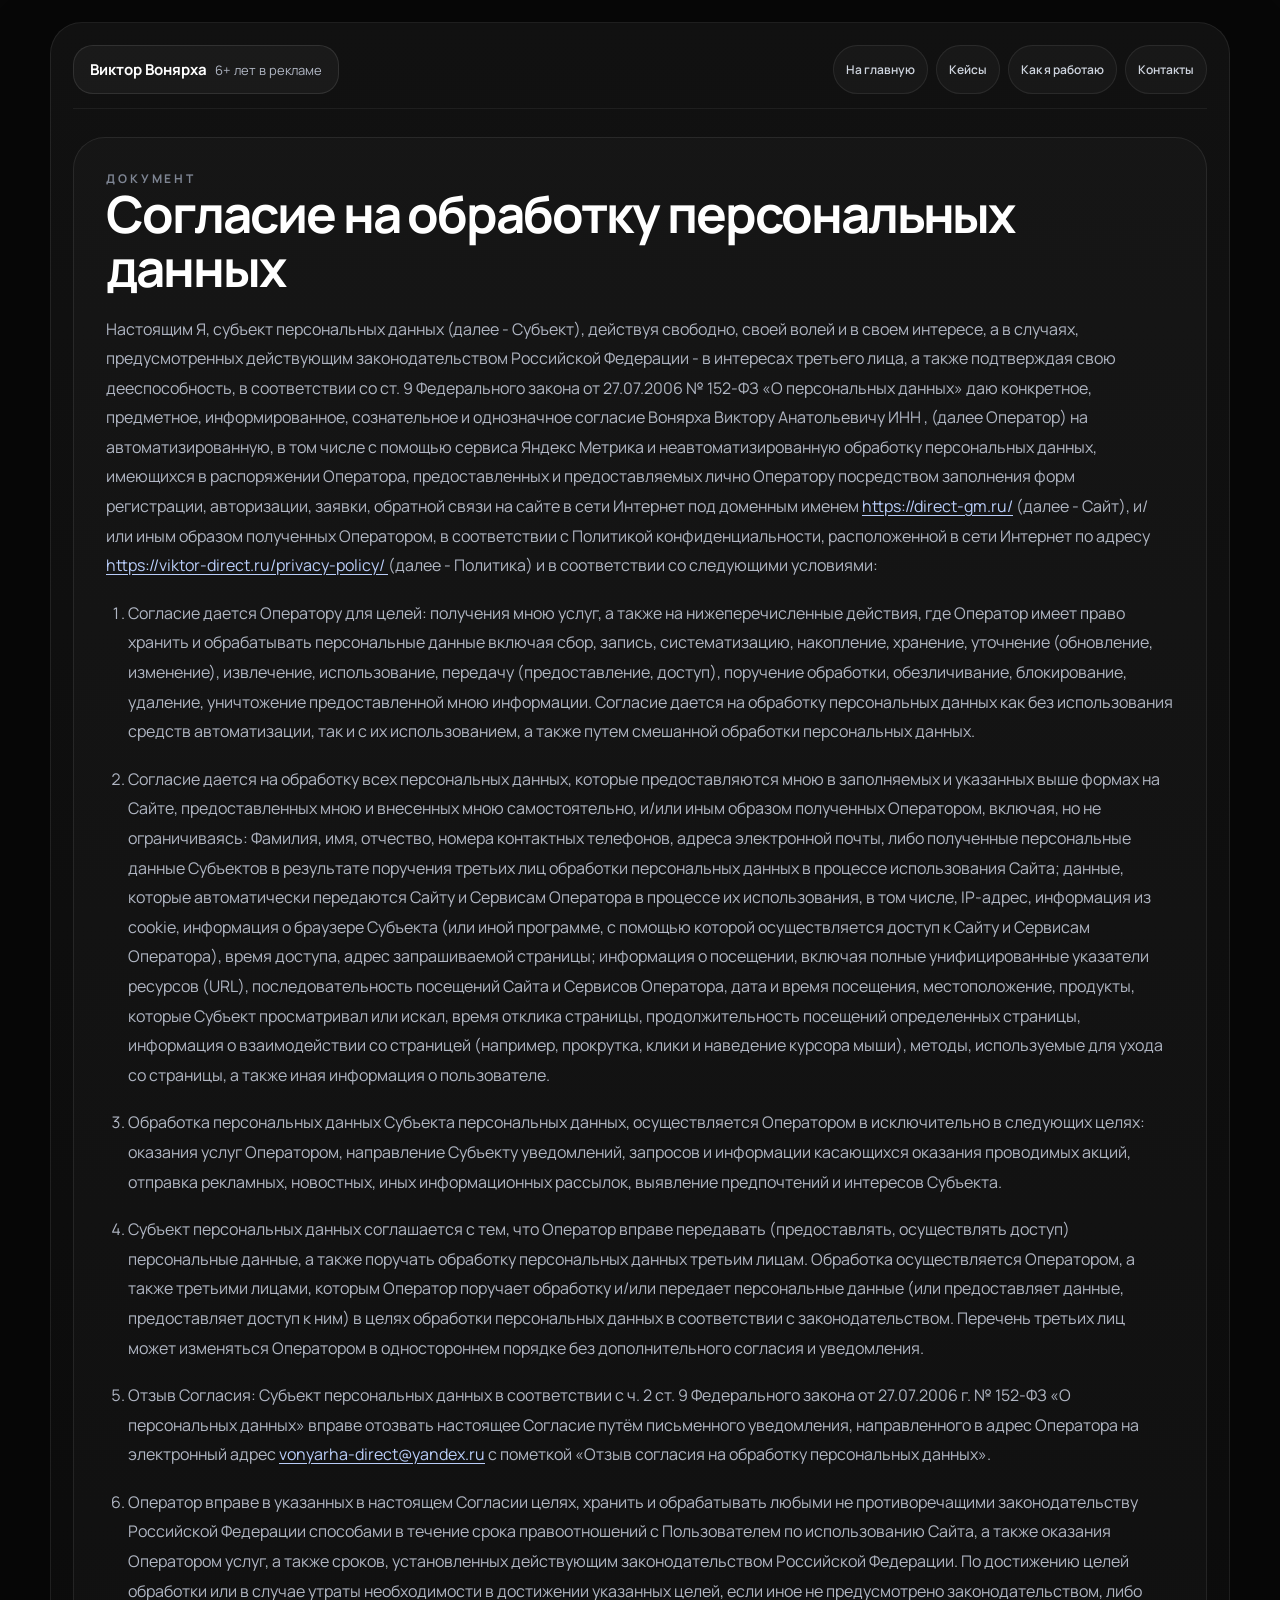
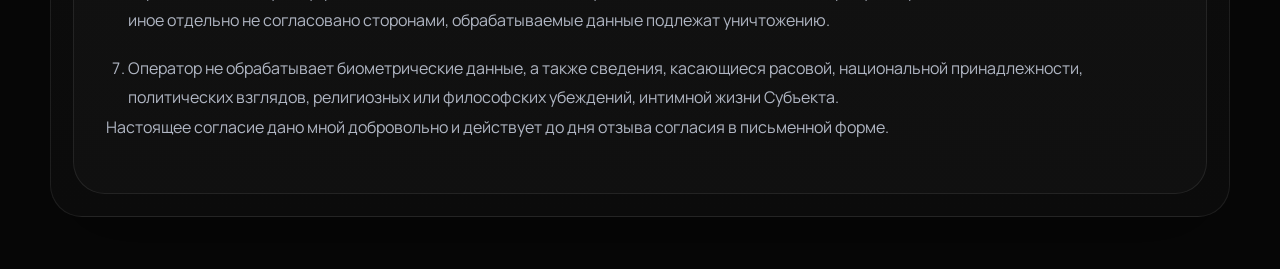
==== privacy-policy/index.html @ 5d16de28 "init: start project" ====
<!DOCTYPE html>
<html lang="ru">
  <head>
    <meta charset="UTF-8" />
    <meta name="viewport" content="width=device-width, initial-scale=1.0" />
    <title>Политика обработки персональных данных | Виктор Вонярха</title>
    <meta
      name="description"
      content="Согласие на обработку персональных данных и политика конфиденциальности сайта Виктора Вонярхи."
    />
    <link rel="preconnect" href="https://fonts.googleapis.com" />
    <link rel="preconnect" href="https://fonts.gstatic.com" crossorigin />
    <link
      href="https://fonts.googleapis.com/css2?family=Manrope:wght@400;500;600;700;800&display=swap"
      rel="stylesheet"
    />
    <link rel="stylesheet" href="../styles.css" />
  </head>
  <body>
    <div class="page-shell">
      <header class="privacy-page">
        <div class="container">
          <nav class="site-nav" aria-label="Основная навигация">
            <div class="hero__person">
              <strong>Виктор Вонярха</strong>
              <span>6+ лет в рекламе</span>
            </div>
            <div class="site-nav__links">
              <a href="/">На главную</a>
              <a href="/#cases">Кейсы</a>
              <a href="/#work-process">Как я работаю</a>
              <a href="/#contact">Контакты</a>
            </div>
          </nav>

          <div class="privacy-layout">
            <article class="privacy-card">
              <div class="eyebrow">Документ</div>
              <h1>Согласие на обработку персональных данных</h1>

              <div class="privacy-text">
                <p>
                  Настоящим Я, субъект персональных данных (далее - Субъект), действуя свободно, своей волей и в
                  своем интересе, а в случаях, предусмотренных действующим законодательством Российской Федерации - в
                  интересах третьего лица, а также подтверждая свою дееспособность, в соответствии со ст. 9
                  Федерального закона от 27.07.2006 № 152-ФЗ «О персональных данных» даю конкретное, предметное,
                  информированное, сознательное и однозначное согласие Вонярха Виктору Анатольевичу ИНН , (далее
                  Оператор) на автоматизированную, в том числе с помощью сервиса Яндекс Метрика и
                  неавтоматизированную обработку персональных данных, имеющихся в распоряжении Оператора,
                  предоставленных и предоставляемых лично Оператору посредством заполнения форм регистрации,
                  авторизации, заявки, обратной связи на сайте в сети Интернет под доменным именем
                  <a href="https://viktor-direct.ru/" target="_blank" rel="noreferrer">https://direct-gm.ru/</a> (далее -
                  Сайт), и/или иным образом полученных Оператором, в соответствии с Политикой конфиденциальности,
                  расположенной в сети Интернет по адресу
                  <a href="https://viktor-direct.ru/privacy-policy/" target="_blank" rel="noreferrer">
                    https://viktor-direct.ru/privacy-policy/
                  </a>
                  (далее - Политика) и в соответствии со следующими условиями:
                </p>

                <ol>
                  <li>
                    Согласие дается Оператору для целей: получения мною услуг, а также на нижеперечисленные действия,
                    где Оператор имеет право хранить и обрабатывать персональные данные включая сбор, запись,
                    систематизацию, накопление, хранение, уточнение (обновление, изменение), извлечение,
                    использование, передачу (предоставление, доступ), поручение обработки, обезличивание,
                    блокирование, удаление, уничтожение предоставленной мною информации. Согласие дается на обработку
                    персональных данных как без использования средств автоматизации, так и с их использованием, а
                    также путем смешанной обработки персональных данных.
                  </li>
                  <li>
                    Согласие дается на обработку всех персональных данных, которые предоставляются мною в заполняемых
                    и указанных выше формах на Сайте, предоставленных мною и внесенных мною самостоятельно, и/или
                    иным образом полученных Оператором, включая, но не ограничиваясь: Фамилия, имя, отчество, номера
                    контактных телефонов, адреса электронной почты, либо полученные персональные данные Субъектов в
                    результате поручения третьих лиц обработки персональных данных в процессе использования Сайта;
                    данные, которые автоматически передаются Сайту и Сервисам Оператора в процессе их использования, в
                    том числе, IP-адрес, информация из cookie, информация о браузере Субъекта (или иной программе, с
                    помощью которой осуществляется доступ к Сайту и Сервисам Оператора), время доступа, адрес
                    запрашиваемой страницы; информация о посещении, включая полные унифицированные указатели ресурсов
                    (URL), последовательность посещений Сайта и Сервисов Оператора, дата и время посещения,
                    местоположение, продукты, которые Субъект просматривал или искал, время отклика страницы,
                    продолжительность посещений определенных страницы, информация о взаимодействии со страницей
                    (например, прокрутка, клики и наведение курсора мыши), методы, используемые для ухода со страницы,
                    а также иная информация о пользователе.
                  </li>
                  <li>
                    Обработка персональных данных Субъекта персональных данных, осуществляется Оператором в
                    исключительно в следующих целях: оказания услуг Оператором, направление Субъекту уведомлений,
                    запросов и информации касающихся оказания проводимых акций, отправка рекламных, новостных, иных
                    информационных рассылок, выявление предпочтений и интересов Субъекта.
                  </li>
                  <li>
                    Субъект персональных данных соглашается с тем, что Оператор вправе передавать (предоставлять,
                    осуществлять доступ) персональные данные, а также поручать обработку персональных данных третьим
                    лицам. Обработка осуществляется Оператором, а также третьими лицами, которым Оператор поручает
                    обработку и/или передает персональные данные (или предоставляет данные, предоставляет доступ к ним)
                    в целях обработки персональных данных в соответствии с законодательством. Перечень третьих лиц
                    может изменяться Оператором в одностороннем порядке без дополнительного согласия и уведомления.
                  </li>
                  <li>
                    Отзыв Согласия: Субъект персональных данных в соответствии с ч. 2 ст. 9 Федерального закона от
                    27.07.2006 г. № 152-ФЗ «О персональных данных» вправе отозвать настоящее Согласие путём
                    письменного уведомления, направленного в адрес Оператора на электронный адрес
                    <a href="mailto:vonyarha-direct@yandex.ru">vonyarha-direct@yandex.ru</a> с пометкой «Отзыв
                    согласия на обработку персональных данных».
                  </li>
                  <li>
                    Оператор вправе в указанных в настоящем Согласии целях, хранить и обрабатывать любыми не
                    противоречащими законодательству Российской Федерации способами в течение срока правоотношений с
                    Пользователем по использованию Сайта, а также оказания Оператором услуг, а также сроков,
                    установленных действующим законодательством Российской Федерации. По достижению целей обработки или
                    в случае утраты необходимости в достижении указанных целей, если иное не предусмотрено
                    законодательством, либо иное отдельно не согласовано сторонами, обрабатываемые данные подлежат
                    уничтожению.
                  </li>
                  <li>
                    Оператор не обрабатывает биометрические данные, а также сведения, касающиеся расовой,
                    национальной принадлежности, политических взглядов, религиозных или философских убеждений,
                    интимной жизни Субъекта.
                  </li>
                </ol>

                <p>Настоящее согласие дано мной добровольно и действует до дня отзыва согласия в письменной форме.</p>
              </div>
            </article>
          </div>
        </div>
      </header>
    </div>
  </body>
</html>
---- styles.css ----
:root {
  --bg: #070707;
  --panel: #111111;
  --panel-soft: #151515;
  --card: #171717;
  --line: rgba(255, 255, 255, 0.08);
  --text: #ffffff;
  --muted: #b0b6c3;
  --muted-soft: #7e8593;
  --accent: #8ed63a;
  --radius: 32px;
}

*,
*::before,
*::after {
  box-sizing: border-box;
}

html {
  scroll-behavior: smooth;
  scrollbar-color: rgba(0, 0, 0, 0.85) rgba(255, 255, 255, 0.05);
  scrollbar-width: thin;
}

body {
  margin: 0;
  background: var(--bg);
  color: var(--text);
  font-family: "Manrope", sans-serif;
  cursor: default;
}

body,
.lead-modal__dialog,
.lead-modal__content {
  scrollbar-color: rgba(0, 0, 0, 0.85) rgba(255, 255, 255, 0.05);
  scrollbar-width: thin;
}

html::-webkit-scrollbar,
body::-webkit-scrollbar,
.lead-modal__dialog::-webkit-scrollbar,
.lead-modal__content::-webkit-scrollbar {
  width: 8px;
  height: 8px;
}

html::-webkit-scrollbar-track,
body::-webkit-scrollbar-track,
.lead-modal__dialog::-webkit-scrollbar-track,
.lead-modal__content::-webkit-scrollbar-track {
  background: rgba(255, 255, 255, 0.05);
  border-radius: 999px;
}

html::-webkit-scrollbar-thumb,
body::-webkit-scrollbar-thumb,
.lead-modal__dialog::-webkit-scrollbar-thumb,
.lead-modal__content::-webkit-scrollbar-thumb {
  background: rgba(0, 0, 0, 0.85);
  border-radius: 999px;
}

html::-webkit-scrollbar-thumb:hover,
body::-webkit-scrollbar-thumb:hover,
.lead-modal__dialog::-webkit-scrollbar-thumb:hover,
.lead-modal__content::-webkit-scrollbar-thumb:hover {
  background: rgba(0, 0, 0, 0.95);
}

html::-webkit-scrollbar-button,
body::-webkit-scrollbar-button,
.lead-modal__dialog::-webkit-scrollbar-button,
.lead-modal__content::-webkit-scrollbar-button {
  display: none;
  width: 0;
  height: 0;
}

a {
  color: inherit;
  text-decoration: none;
}

button,
input,
textarea {
  font: inherit;
}

.page-shell {
  overflow: hidden;
}

.mobile-phone-cta {
  position: fixed;
  right: 16px;
  bottom: 16px;
  z-index: 40;
  display: inline-flex;
  align-items: center;
  justify-content: center;
  width: 54px;
  height: 54px;
  border: 1px solid rgba(142, 214, 58, 0.32);
  border-radius: 50%;
  background: rgba(142, 214, 58, 0.96);
  color: #101010;
  box-shadow: 0 14px 32px rgba(0, 0, 0, 0.35);
  opacity: 0;
  transform: translateY(12px);
  pointer-events: none;
  transition: opacity 0.2s ease, transform 0.2s ease;
}

.mobile-phone-cta.is-visible {
  opacity: 1;
  transform: translateY(0);
  pointer-events: auto;
}

.mobile-phone-cta__icon {
  display: grid;
  place-items: center;
  width: 100%;
  height: 100%;
}

.mobile-phone-cta__icon svg {
  width: 20px;
  height: 20px;
  fill: currentColor;
}

.container {
  width: min(1180px, calc(100% - 32px));
  margin: 0 auto;
}

.hero {
  padding: 22px 0 34px;
  background: #070707;
}

.hero .container {
  overflow: hidden;
  padding: 22px 22px 0;
  border: 1px solid var(--line);
  border-radius: 32px;
  background: linear-gradient(180deg, #111111 0%, #0b0b0b 100%);
  box-shadow: 0 28px 80px rgba(0, 0, 0, 0.28);
}

.site-nav {
  display: grid;
  grid-template-columns: minmax(240px, 0.8fr) minmax(360px, 1.2fr);
  align-items: stretch;
  gap: 8px;
  padding-bottom: 14px;
  border-bottom: 1px solid rgba(255, 255, 255, 0.06);
}

.site-nav__links {
  display: flex;
  align-items: stretch;
  justify-content: flex-end;
  gap: 8px;
  flex-wrap: nowrap;
}

.site-nav__links a {
  display: inline-flex;
  align-items: center;
  justify-content: center;
  min-height: 100%;
  padding: 10px 12px;
  border: 1px solid rgba(255, 255, 255, 0.08);
  border-radius: 999px;
  background: rgba(255, 255, 255, 0.03);
  color: #cfd5df;
  font-size: 12px;
  font-weight: 600;
  transition: 0.2s ease;
  white-space: nowrap;
}

.site-nav__links a:hover {
  background: rgba(255, 255, 255, 0.06);
  color: var(--text);
}

.hero__topline {
  display: flex;
  justify-content: space-between;
  align-items: center;
  gap: 16px;
  flex-wrap: wrap;
}

.site-nav__links a {
  min-height: 100%;
}

.hero__badge,
.hero__person {
  display: flex;
  align-items: center;
  border: 1px solid rgba(255, 255, 255, 0.1);
  background: rgba(255, 255, 255, 0.04);
}

.hero__badge {
  width: 100%;
  padding: 11px 15px;
  border-radius: 999px;
  color: #d9deea;
  font-size: 13px;
  white-space: nowrap;
}

.hero__person {
  display: flex;
  align-items: center;
  gap: 8px;
  width: fit-content;
  align-self: center;
  padding: 13px 16px;
  border-radius: 20px;
  color: var(--muted);
  font-size: 13px;
  white-space: nowrap;
}

.hero__person strong {
  color: var(--text);
  font-size: 15px;
}

.hero__content {
  display: grid;
  grid-template-columns: minmax(420px, 1.05fr) minmax(360px, 0.95fr);
  gap: 0;
  align-items: stretch;
  min-height: 500px;
  margin-top: 18px;
  margin-right: -22px;
  background-image: url("./note_metrica_dark.png");
  background-repeat: no-repeat;
  background-position: right center;
  background-size: auto 100%;
}

.hero__copy {
  position: relative;
  z-index: 1;
  display: flex;
  flex-direction: column;
  justify-content: center;
  padding: 8px 8px 16px;
  margin-right: -80px;
}

.hero__copy::before {
  content: "";
  position: absolute;
  top: 0;
  bottom: 0;
  left: -24px;
  right: -48px;
  background:
    radial-gradient(circle at 14% 50%, rgba(8, 8, 8, 0.88) 0%, rgba(8, 8, 8, 0.72) 34%, rgba(8, 8, 8, 0.38) 64%, rgba(8, 8, 8, 0) 100%),
    linear-gradient(90deg, rgba(8, 8, 8, 0.92) 0%, rgba(8, 8, 8, 0.74) 40%, rgba(8, 8, 8, 0.32) 72%, rgba(8, 8, 8, 0) 100%);
  filter: blur(18px);
  z-index: -1;
}

.hero__copy h1 {
  max-width: 560px;
  margin: 0;
  font-size: clamp(2.3rem, 4vw, 3.6rem);
  line-height: 0.98;
  letter-spacing: -0.05em;
}

.hero__copy h1 span {
  color: var(--accent);
}

.hero__lead {
  max-width: 420px;
  margin: 16px 0 0;
  color: var(--muted);
  font-size: 15px;
  line-height: 1.55;
}

.hero__actions {
  display: flex;
  gap: 12px;
  flex-wrap: wrap;
  margin-top: 22px;
}

.button {
  display: inline-flex;
  align-items: center;
  justify-content: center;
  padding: 14px 20px;
  border-radius: 12px;
  border: 1px solid transparent;
  transition: 0.2s ease;
  cursor: pointer;
  font-size: 13px;
  font-weight: 800;
}

a[href],
button,
input,
textarea {
  cursor: pointer;
}

.button:hover {
  transform: translateY(-1px);
}

.button--primary {
  background: var(--accent);
  color: #101010;
}

.button--ghost {
  border-color: rgba(255, 255, 255, 0.18);
  background: transparent;
  color: var(--text);
}

.button--ghost:hover {
  background: rgba(255, 255, 255, 0.05);
}

.button--full {
  width: 100%;
}

.hero__features {
  display: grid;
  grid-template-columns: repeat(3, minmax(0, 1fr));
  gap: 10px;
  margin-top: 26px;
}

.feature {
  display: flex;
  gap: 10px;
  padding: 8px 0;
  align-items: center;
  justify-content: flex-start;
  text-align: left;
}

.feature__icon {
  display: grid;
  place-items: center;
  width: 30px;
  height: 30px;
  flex-shrink: 0;
  border: 1px solid rgba(255, 255, 255, 0.1);
  border-radius: 999px;
  color: rgba(255, 255, 255, 0.82);
  background: rgba(255, 255, 255, 0.02);
}

.feature__icon svg {
  width: 15px;
  height: 15px;
  fill: none;
  stroke: currentColor;
  stroke-width: 1.7;
}

.feature p {
  margin: 0;
  color: #b7bdc8;
  font-size: 11px;
  line-height: 1.45;
  display: flex;
  align-items: center;
  min-height: 30px;
  text-align: left;
}

.hero__visual {
  min-height: 100%;
}

.pain-section {
  display: grid;
  grid-template-columns: 0.6fr 1fr;
  gap: 12px;
  padding: 18px 0 20px;
  margin-top: 0;
  border-top: 1px solid var(--line);
}

.pain-section__title {
  padding: 18px 8px 18px 0;
  font-size: 32px;
  font-weight: 800;
  line-height: 1.06;
  letter-spacing: -0.04em;
}

.pain-grid {
  display: grid;
  grid-template-columns: repeat(4, minmax(0, 1fr));
  gap: 12px;
}

.pain-card {
  display: flex;
  align-items: center;
  min-height: 92px;
  padding: 8px 14px;
  border: 1px solid rgba(255, 255, 255, 0.08);
  border-radius: 14px;
  background: #171717;
  color: #c6cbd5;
  font-size: 12px;
  line-height: 1.45;
}

.section {
  padding: 64px 0;
}

.section--dark {
  border-top: 1px solid var(--line);
  border-bottom: 1px solid var(--line);
  background: rgba(255, 255, 255, 0.02);
}

.section__head {
  display: flex;
  justify-content: space-between;
  align-items: end;
  gap: 24px;
  margin-bottom: 28px;
}

.eyebrow {
  color: var(--muted-soft);
  font-size: 12px;
  font-weight: 700;
  letter-spacing: 0.24em;
  text-transform: uppercase;
}

.section__head h2,
.info-card h2,
.contact-card h2 {
  margin: 14px 0 0;
  font-size: clamp(2rem, 4vw, 3.3rem);
  line-height: 1.05;
  letter-spacing: -0.04em;
}

.section__head p,
.contact-card p {
  max-width: 760px;
  margin: 18px 0 0;
  color: var(--muted);
  font-size: 17px;
  line-height: 1.8;
}

.cases {
  display: grid;
  gap: 24px;
}

.case-card {
  display: grid;
  grid-template-columns: 0.95fr 1.05fr;
  gap: 32px;
  padding: 32px;
  border: 1px solid var(--line);
  border-radius: 32px;
  background: linear-gradient(180deg, rgba(255, 255, 255, 0.04), rgba(255, 255, 255, 0.02));
}

.case-card__tag {
  display: inline-block;
  padding: 8px 12px;
  border: 1px solid rgba(142, 214, 58, 0.2);
  border-radius: 999px;
  background: rgba(142, 214, 58, 0.1);
  color: #a7eb52;
  font-size: 12px;
  font-weight: 800;
  letter-spacing: 0.2em;
  text-transform: uppercase;
}

.case-card h3 {
  margin: 20px 0 0;
  font-size: 34px;
  line-height: 1.15;
  letter-spacing: -0.03em;
}

.metrics {
  display: grid;
  grid-template-columns: minmax(180px, 0.8fr) minmax(240px, 1.2fr);
  gap: 16px;
  margin-top: 24px;
}

.metric {
  min-width: 0;
  padding: 20px;
  border: 1px solid var(--line);
  border-radius: 28px;
  background: rgba(255, 255, 255, 0.04);
  box-shadow: 0 24px 80px rgba(0, 0, 0, 0.35);
}

.metric:first-child {
  grid-column: 1 / -1;
}

.metric--half {
  grid-column: span 1;
}

.metric__title {
  color: var(--muted-soft);
  font-size: 12px;
  font-weight: 700;
  letter-spacing: 0.24em;
  text-transform: uppercase;
}

.metric__value {
  margin-top: 12px;
  font-size: 26px;
  font-weight: 700;
  line-height: 1.25;
  overflow-wrap: anywhere;
  word-break: break-word;
}

.metric__value--accent {
  color: var(--accent);
}

.case-card__text {
  padding: 28px;
  border: 1px solid var(--line);
  border-radius: 28px;
  background: #0b0b0b;
  color: #c4cad3;
  font-size: 16px;
  line-height: 1.9;
}

.case-detail + .case-detail {
  margin-top: 22px;
}

.case-detail__title {
  margin-bottom: 8px;
  color: var(--text);
  font-size: 14px;
  font-weight: 800;
  letter-spacing: 0.18em;
  text-transform: uppercase;
}

.case-detail p {
  margin: 0;
}

.case-detail__list {
  margin: 0;
  padding: 0;
  list-style: none;
}

.case-detail__list li {
  position: relative;
  padding-left: 20px;
}

.case-detail__list li + li {
  margin-top: 8px;
}

.case-detail__list li::before {
  content: "";
  position: absolute;
  left: 0;
  top: 13px;
  width: 8px;
  height: 8px;
  border-radius: 50%;
  background: var(--accent);
}

.split-grid {
  display: grid;
  grid-template-columns: repeat(2, minmax(0, 1fr));
  gap: 24px;
}

.info-card,
.contact-card {
  padding: 32px;
  border: 1px solid var(--line);
  border-radius: 32px;
}

.info-card {
  background: #0b0b0b;
}

.info-card__lead {
  margin: 14px 0 0;
  color: var(--muted);
  font-size: 15px;
  line-height: 1.7;
}

.list,
.steps,
.contact-links {
  display: grid;
  gap: 16px;
  margin-top: 28px;
}

.list-item,
.step,
.contact-links a {
  border: 1px solid rgba(255, 255, 255, 0.06);
  border-radius: 24px;
  background: rgba(255, 255, 255, 0.025);
}

.list-item {
  position: relative;
  padding: 18px 20px 18px 38px;
  color: #c7ccd6;
  font-size: 15px;
  line-height: 1.8;
}

.list-item::before {
  content: "";
  position: absolute;
  left: 18px;
  top: 28px;
  width: 10px;
  height: 10px;
  border-radius: 50%;
  background: var(--accent);
}

.step {
  display: flex;
  gap: 16px;
  padding: 16px;
}

.step span {
  display: grid;
  place-items: center;
  width: 40px;
  height: 40px;
  flex-shrink: 0;
  border-radius: 16px;
  background: var(--accent);
  color: #111111;
  font-size: 14px;
  font-weight: 800;
}

.step p {
  margin: 0;
  color: #c7ccd6;
  font-size: 15px;
  line-height: 1.8;
}

.contact-grid {
  display: grid;
  grid-template-columns: 0.92fr 1.08fr;
  gap: 24px;
}

.contact-card {
  background: rgba(255, 255, 255, 0.03);
}

.contact-card--primary {
  background: linear-gradient(180deg, #101010, #090909);
}

.contact-links a {
  display: block;
  padding: 20px;
}

.contact-links span {
  display: block;
  color: var(--muted-soft);
  font-size: 14px;
}

.contact-links strong {
  display: block;
  margin-top: 8px;
  font-size: 22px;
  line-height: 1.4;
}

.contact-form {
  display: grid;
  gap: 14px;
  margin-top: 28px;
}

.contact-form input,
.contact-form textarea {
  width: 100%;
  padding: 18px 20px;
  border: 1px solid rgba(255, 255, 255, 0.1);
  border-radius: 20px;
  background: #0d0d0d;
  color: var(--text);
  outline: none;
  transition: border-color 0.2s ease, box-shadow 0.2s ease;
}

.contact-form input::placeholder,
.contact-form textarea::placeholder {
  color: #737a88;
}

.contact-form input:focus,
.contact-form textarea:focus {
  border-color: var(--accent);
  box-shadow: 0 0 0 3px rgba(142, 214, 58, 0.12);
}

.contact-form textarea {
  resize: none;
  min-height: 140px;
}

.consent {
  display: flex;
  align-items: flex-start;
  gap: 12px;
  color: var(--muted);
  font-size: 14px;
  line-height: 1.6;
}

.consent input {
  width: 18px;
  height: 18px;
  margin: 2px 0 0;
  flex-shrink: 0;
  accent-color: var(--accent);
}

.consent a,
.site-footer__link,
.privacy-text a {
  color: #b9cdf9;
  text-decoration: underline;
  text-underline-offset: 3px;
}

.form-status {
  min-height: 24px;
  margin: 2px 0 0;
  color: #a7eb52;
  font-size: 14px;
  line-height: 1.6;
}

.lead-modal {
  position: fixed;
  inset: 0;
  z-index: 80;
  display: flex;
  align-items: center;
  justify-content: center;
  padding: 20px;
  opacity: 0;
  pointer-events: none;
  transition: opacity 0.2s ease;
}

.lead-modal.is-open {
  opacity: 1;
  pointer-events: auto;
}

.lead-modal__backdrop {
  position: absolute;
  inset: 0;
  background: rgba(3, 3, 3, 0.72);
  backdrop-filter: blur(12px);
}

.lead-modal__dialog {
  position: relative;
  z-index: 1;
  width: min(100%, 560px);
  max-height: min(86vh, 820px);
  padding: 0;
  border: 1px solid rgba(255, 255, 255, 0.08);
  border-radius: 28px;
  background: linear-gradient(180deg, #121212 0%, #0a0a0a 100%);
  box-shadow: 0 30px 80px rgba(0, 0, 0, 0.45);
  overflow: hidden;
}

.lead-modal__content {
  max-height: min(86vh, 820px);
  padding: 28px;
  overflow-y: auto;
}

.lead-modal__dialog h2 {
  margin: 14px 0 0;
  font-size: clamp(1.9rem, 4vw, 2.6rem);
  line-height: 1.05;
  letter-spacing: -0.04em;
}

.lead-modal__dialog p {
  margin: 16px 0 0;
  color: var(--muted);
  font-size: 15px;
  line-height: 1.7;
}

.lead-modal__close {
  position: absolute;
  top: 14px;
  right: 14px;
  z-index: 2;
  display: inline-flex;
  align-items: center;
  justify-content: center;
  width: 40px;
  height: 40px;
  padding: 0;
  border: 1px solid rgba(255, 255, 255, 0.1);
  border-radius: 999px;
  background: rgba(255, 255, 255, 0.04);
  color: var(--text);
  font-size: 18px;
  line-height: 1;
}

.contact-form--modal {
  margin-top: 22px;
}

.site-footer {
  padding: 0 0 36px;
}

.site-footer .container {
  display: flex;
  justify-content: center;
}

.site-footer__link {
  color: var(--muted);
  font-size: 14px;
}

.privacy-page {
  padding: 22px 0 52px;
}

.privacy-page .container {
  padding: 22px;
  border: 1px solid var(--line);
  border-radius: 32px;
  background: linear-gradient(180deg, #111111 0%, #0b0b0b 100%);
  box-shadow: 0 28px 80px rgba(0, 0, 0, 0.28);
}

.privacy-layout {
  padding-top: 28px;
}

.privacy-card {
  padding: 32px;
  border: 1px solid var(--line);
  border-radius: 32px;
  background: rgba(255, 255, 255, 0.025);
}

.privacy-card h1 {
  margin: 0;
  font-size: clamp(2rem, 4vw, 3.3rem);
  line-height: 1.05;
  letter-spacing: -0.04em;
}

.privacy-text {
  margin-top: 20px;
  color: var(--muted);
  font-size: 16px;
  line-height: 1.85;
}

.privacy-text p {
  margin: 0 0 18px;
}

.privacy-text ol {
  margin: 0;
  padding-left: 22px;
}

.privacy-text li + li {
  margin-top: 18px;
}

@media (max-width: 1120px) {
  .pain-section,
  .case-card,
  .split-grid,
  .contact-grid {
    grid-template-columns: 1fr;
  }

  .hero__content {
    grid-template-columns: 1fr;
    min-height: auto;
    margin-right: 0;
    padding: 28px 0 24px;
    background-size: cover;
    background-position: right center;
  }

  .pain-grid {
    grid-template-columns: repeat(2, minmax(0, 1fr));
  }

  .hero__features {
    grid-template-columns: 1fr;
  }

  .site-nav {
    grid-template-columns: minmax(240px, auto) 1fr;
    align-items: center;
  }

  .hero__copy {
    margin-right: 0;
    padding: 10px 0 8px;
  }

  .hero__visual {
    display: none;
  }

  .pain-section__title {
    padding: 4px 0 10px;
    text-align: center;
  }

  .pain-card {
    min-height: 50px;
    padding: 6px 12px;
  }
}

@media (max-width: 840px) {
  .section__head {
    align-items: start;
    flex-direction: column;
  }

  .metrics {
    grid-template-columns: 1fr;
  }

  .metric:first-child,
  .metric--half {
    grid-column: auto;
  }

  .pain-section__title {
    font-size: 32px;
  }
}

@media (max-width: 690px) {
  .site-nav {
    grid-template-columns: 1fr;
    gap: 10px;
  }

  .hero__person {
    width: 100%;
    justify-content: center;
    text-align: center;
  }

  .site-nav__links {
    width: 100%;
    justify-content: stretch;
  }

  .site-nav__links a {
    flex: 1 1 auto;
    text-align: center;
  }

  .hero__content {
    padding: 20px 0 18px;
    background-size: cover;
    background-position: 72% top;
  }

  .hero__copy::before {
    left: -10px;
    right: -14px;
  }

  .pain-section__title {
    text-align: center;
    font-size: 28px;
  }

  .pain-grid {
    grid-template-columns: 1fr;
  }

  .pain-card {
    min-height: 64px;
    padding: 4px 12px;
    font-size: 11px;
  }
}

@media (max-width: 640px) {
  .container {
    width: min(100% - 24px, 1180px);
  }

  .hero .container {
    padding: 18px 18px 0;
  }

  .hero__badge,
  .hero__person {
    width: 100%;
    border-radius: 18px;
  }

  .hero__copy h1 {
    font-size: 38px;
  }

  .hero__lead,
  .section__head p,
  .contact-card p {
    font-size: 16px;
    line-height: 1.7;
  }

  .hero__actions,
  .button,
  .button--ghost,
  .button--primary {
    width: 100%;
  }

  .hero__content {
    padding: 18px 0 14px;
    background-position: 74% top;
  }

  .hero__copy::before {
    left: -12px;
    right: -18px;
  }

  .metrics {
    grid-template-columns: 1fr;
  }

  .section {
    padding: 52px 0;
  }

  .case-card,
  .info-card,
  .contact-card {
    padding: 24px;
  }

  .case-card h3 {
    font-size: 28px;
  }

  .pain-section__title {
    padding: 8px 0;
    font-size: 28px;
    text-align: center;
  }

  .contact-links strong {
    font-size: 18px;
  }

  .metric__value {
    font-size: 22px;
  }

  .lead-modal {
    align-items: center;
    padding: 12px;
  }

  .lead-modal__dialog {
    width: 100%;
    max-height: calc(100vh - 24px);
    border-radius: 24px;
  }

  .lead-modal__content {
    max-height: calc(100vh - 24px);
    padding: 22px 18px 18px;
  }

  .privacy-card {
    padding: 24px;
  }
}
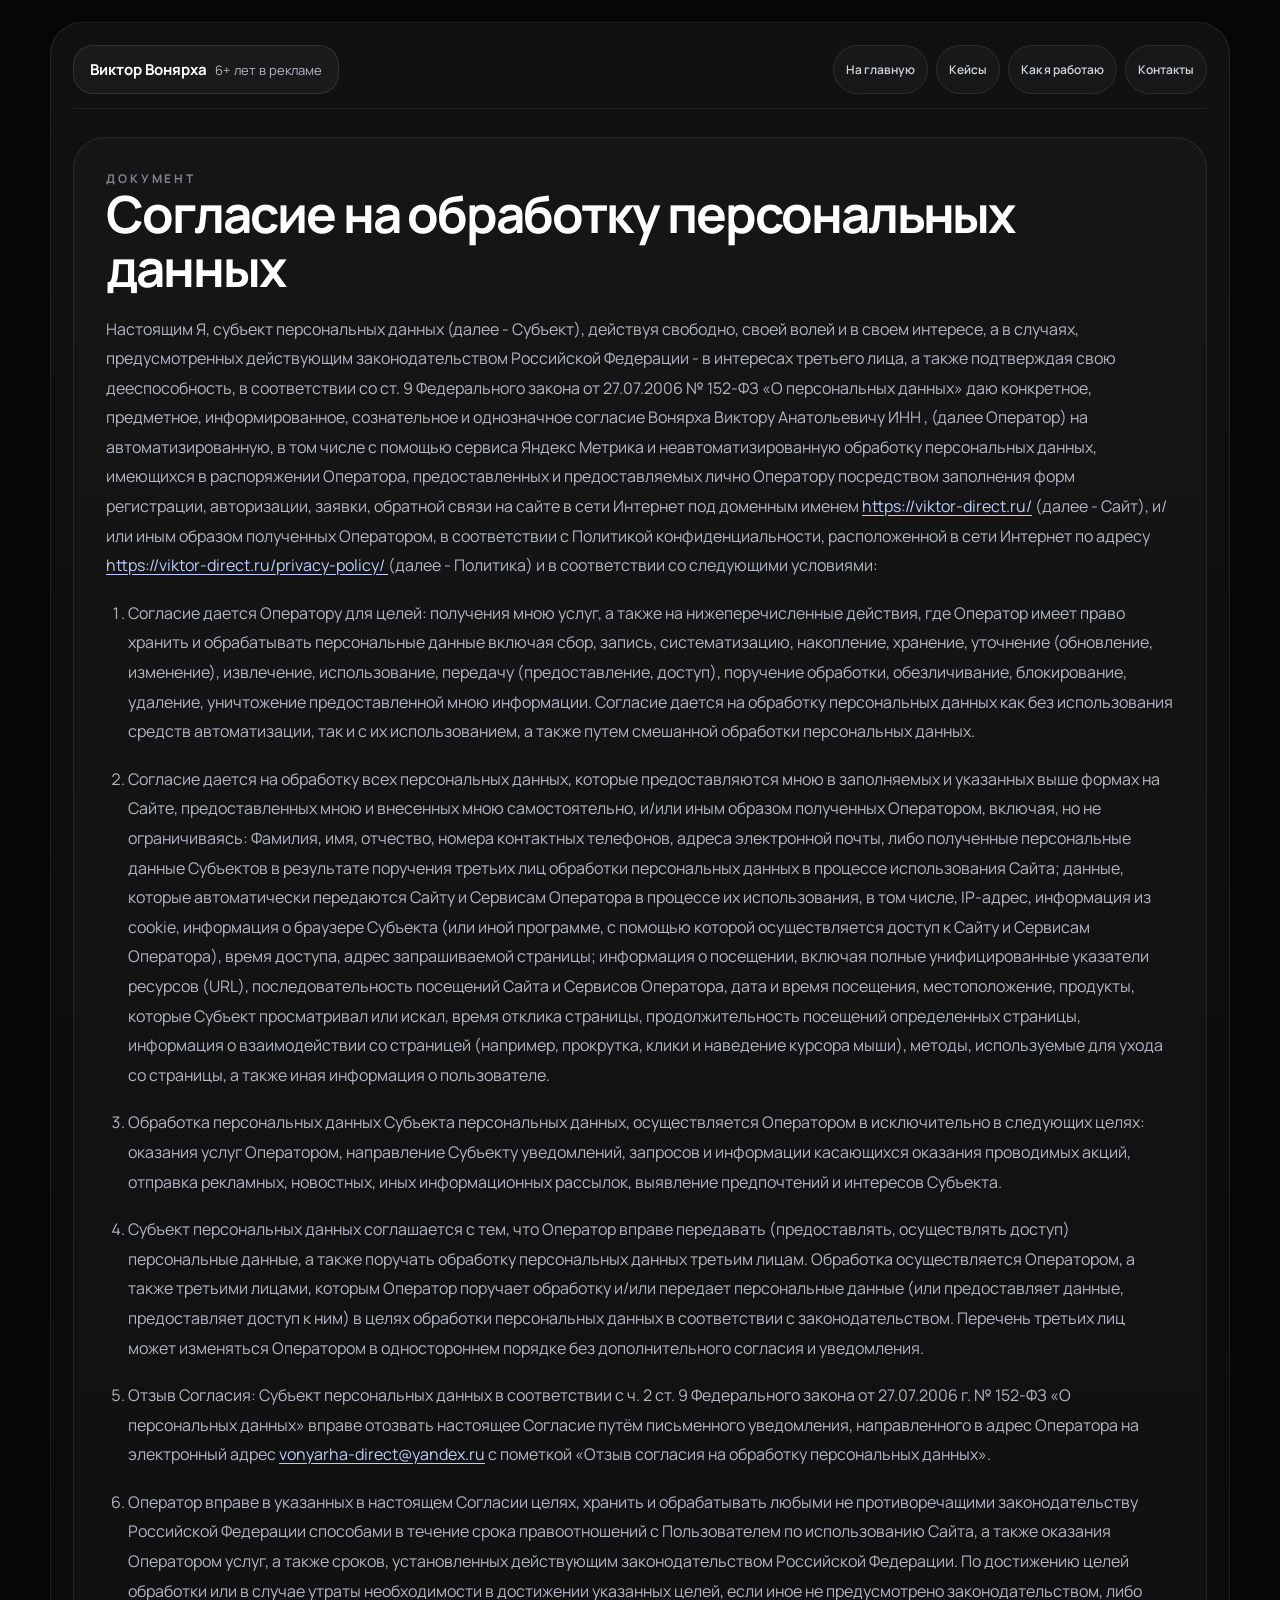
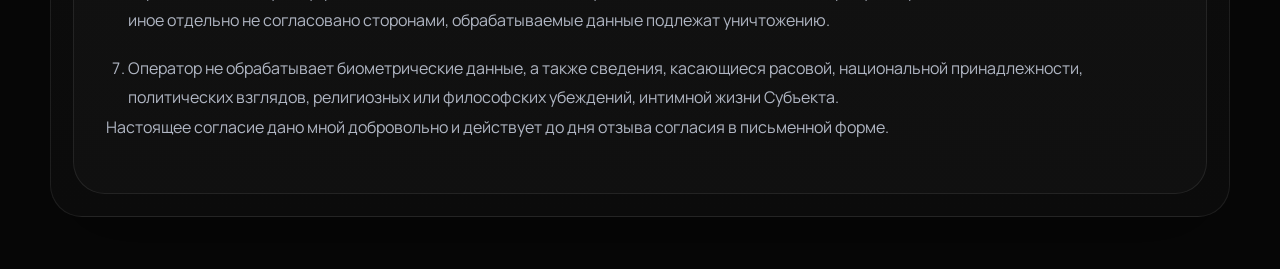
==== commit da670fca: "Update index.html" ====
--- a/privacy-policy/index.html
+++ b/privacy-policy/index.html
@@ -49,7 +49,7 @@
                   неавтоматизированную обработку персональных данных, имеющихся в распоряжении Оператора,
                   предоставленных и предоставляемых лично Оператору посредством заполнения форм регистрации,
                   авторизации, заявки, обратной связи на сайте в сети Интернет под доменным именем
-                  <a href="https://viktor-direct.ru/" target="_blank" rel="noreferrer">https://direct-gm.ru/</a> (далее -
+                  <a href="https://viktor-direct.ru/" target="_blank" rel="noreferrer">https://viktor-direct.ru/</a> (далее -
                   Сайт), и/или иным образом полученных Оператором, в соответствии с Политикой конфиденциальности,
                   расположенной в сети Интернет по адресу
                   <a href="https://viktor-direct.ru/privacy-policy/" target="_blank" rel="noreferrer">
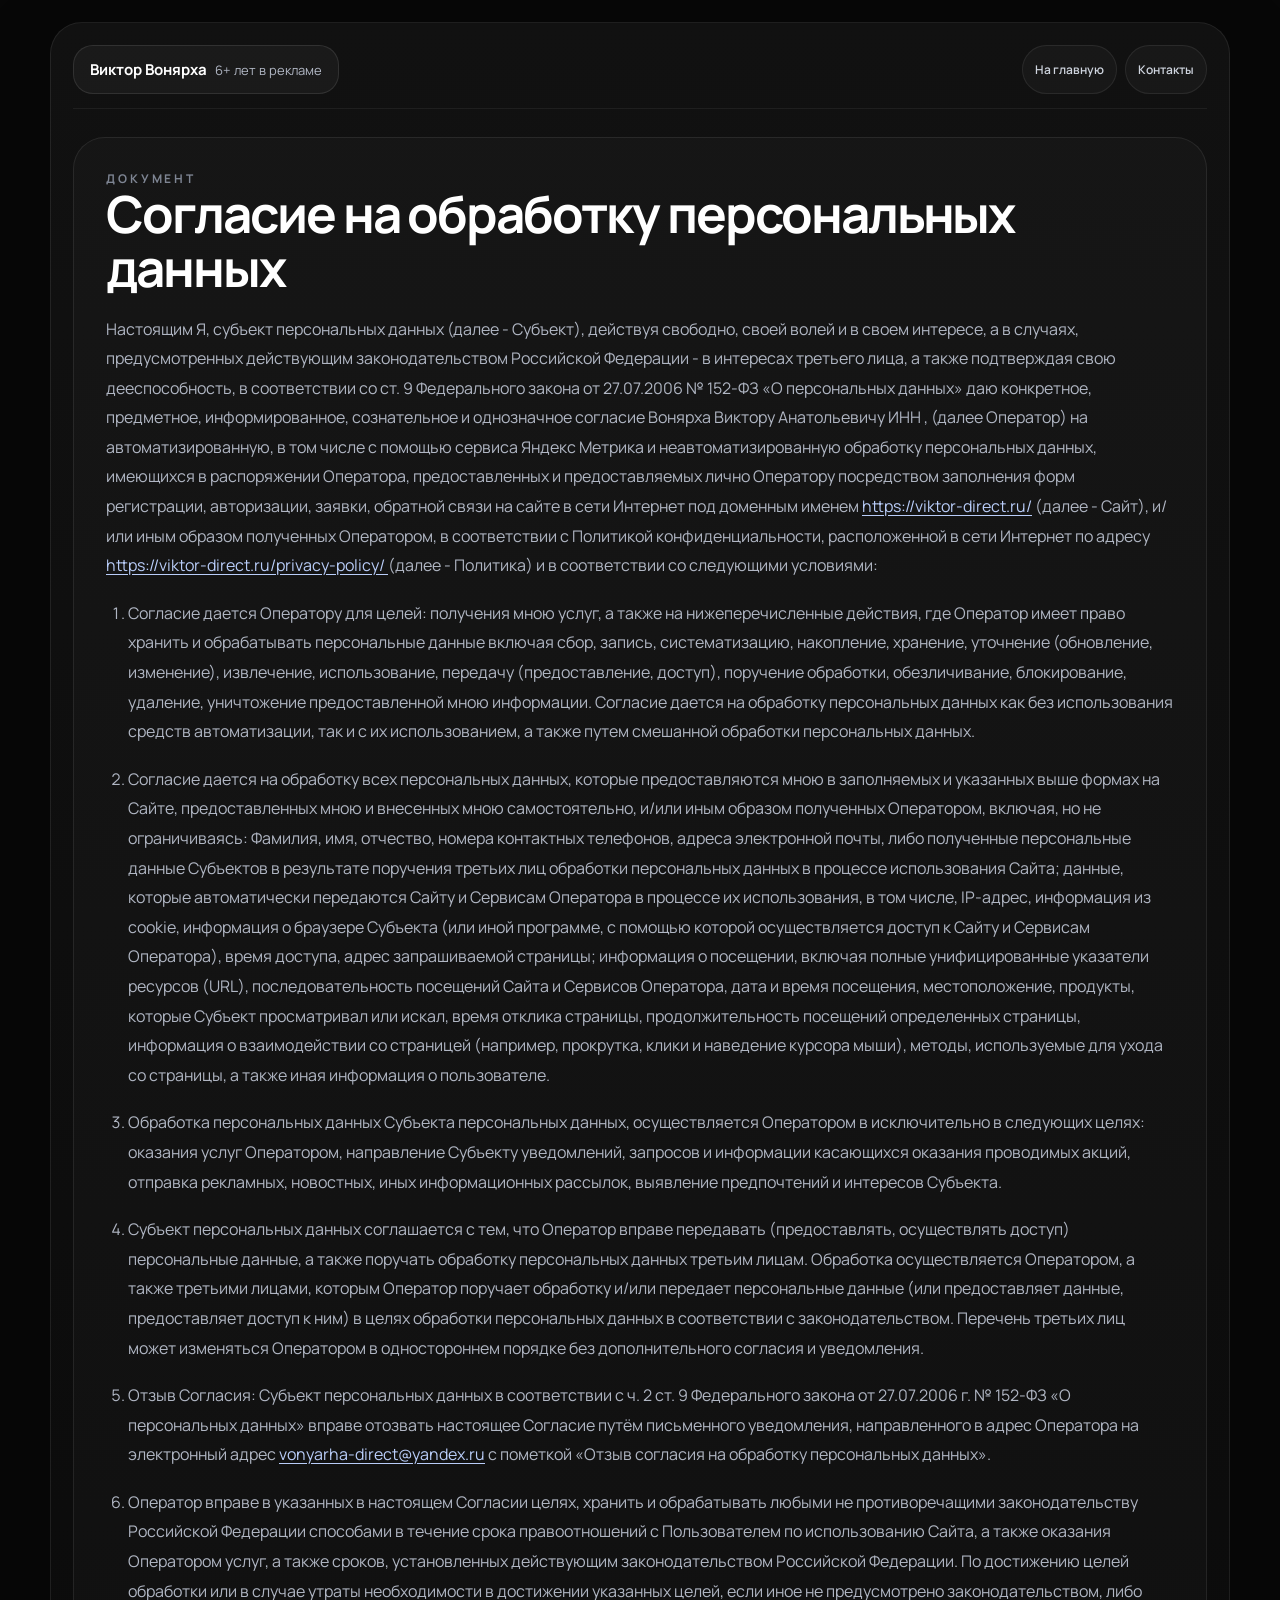
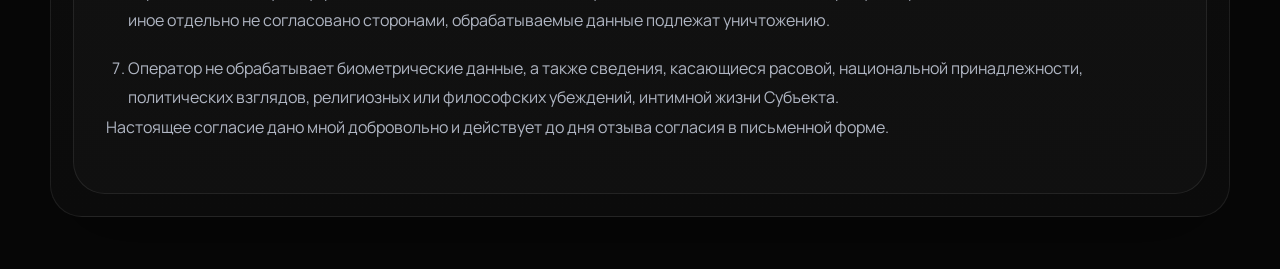
==== commit 1b6df8d6: "fix: удалил лишние nav" ====
--- a/privacy-policy/index.html
+++ b/privacy-policy/index.html
@@ -8,6 +8,7 @@
       name="description"
       content="Согласие на обработку персональных данных и политика конфиденциальности сайта Виктора Вонярхи."
     />
+    <link rel="icon" type="image/png" href="../favicon.png">
     <link rel="preconnect" href="https://fonts.googleapis.com" />
     <link rel="preconnect" href="https://fonts.gstatic.com" crossorigin />
     <link
@@ -27,8 +28,6 @@
             </div>
             <div class="site-nav__links">
               <a href="/">На главную</a>
-              <a href="/#cases">Кейсы</a>
-              <a href="/#work-process">Как я работаю</a>
               <a href="/#contact">Контакты</a>
             </div>
           </nav>
--- a/styles.css
+++ b/styles.css
@@ -672,6 +672,7 @@
   display: flex;
   gap: 16px;
   padding: 16px;
+    align-items: center;
 }
 
 .step span {
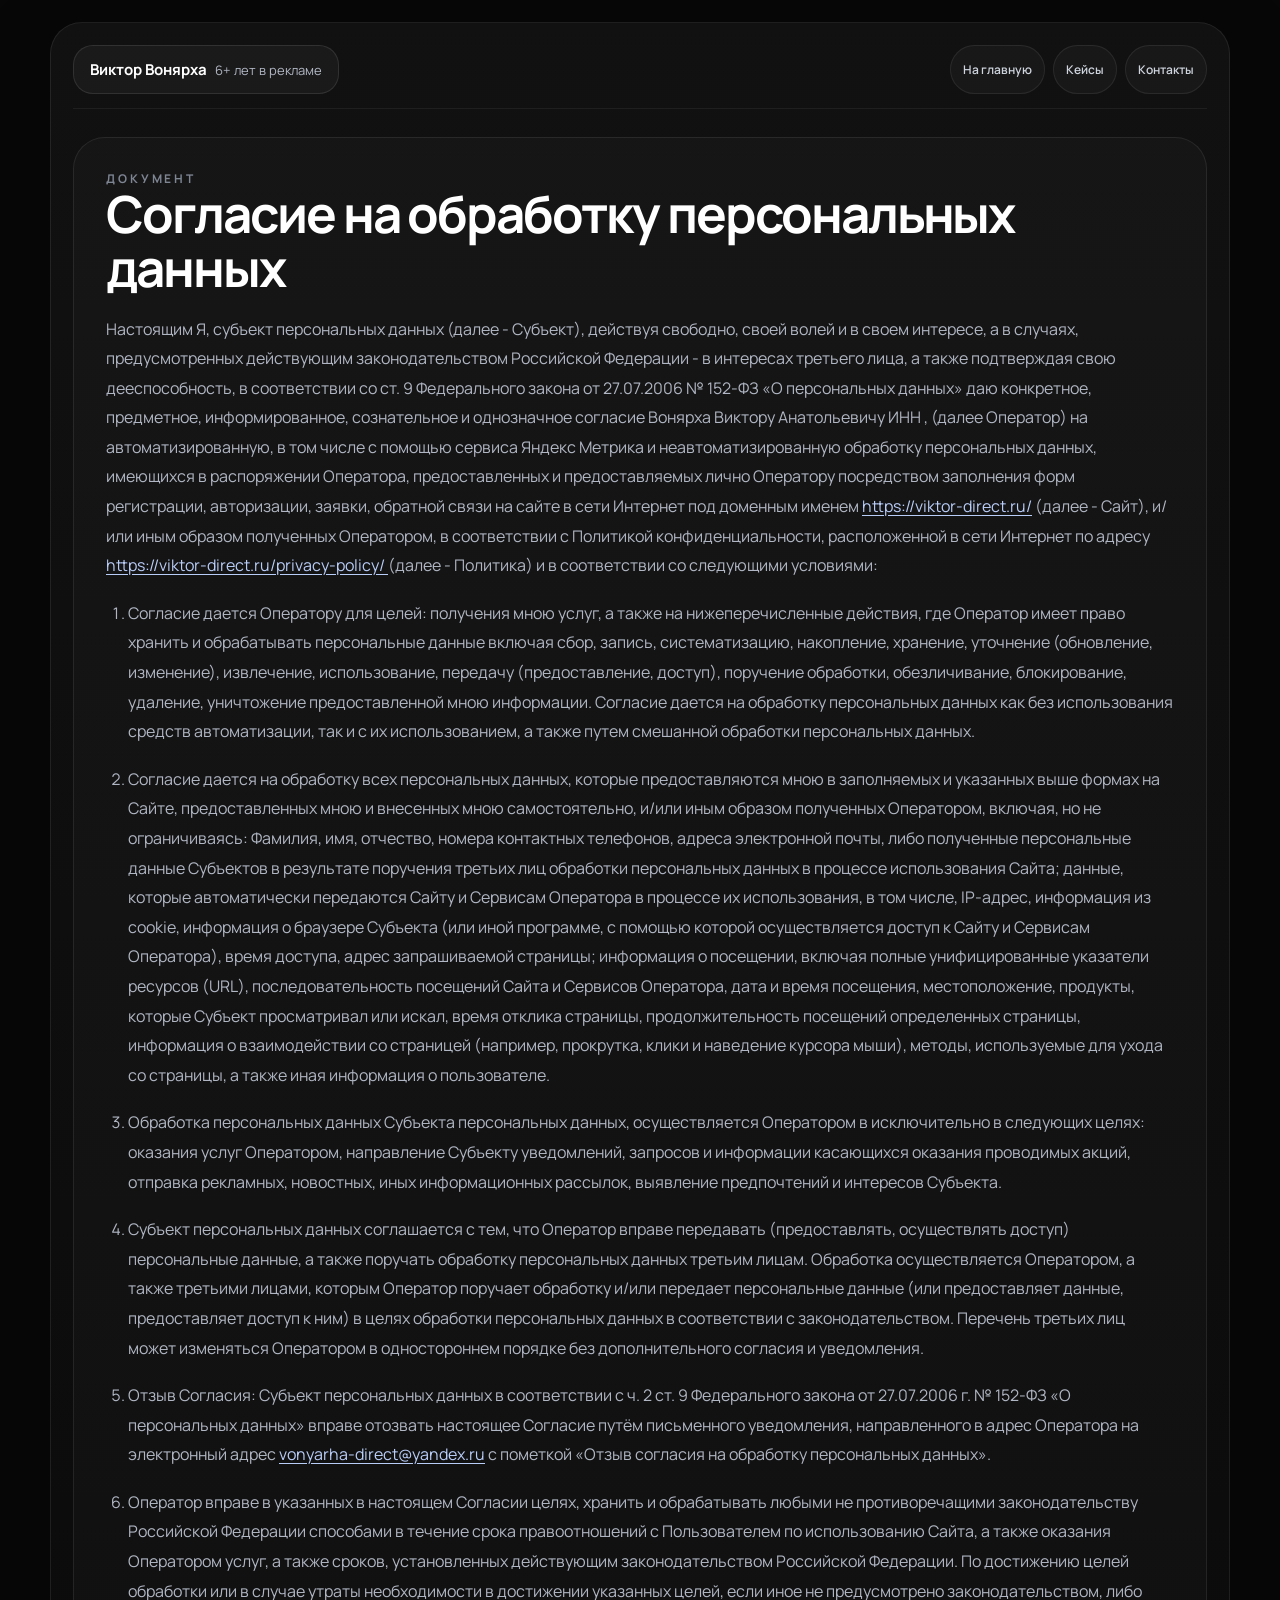
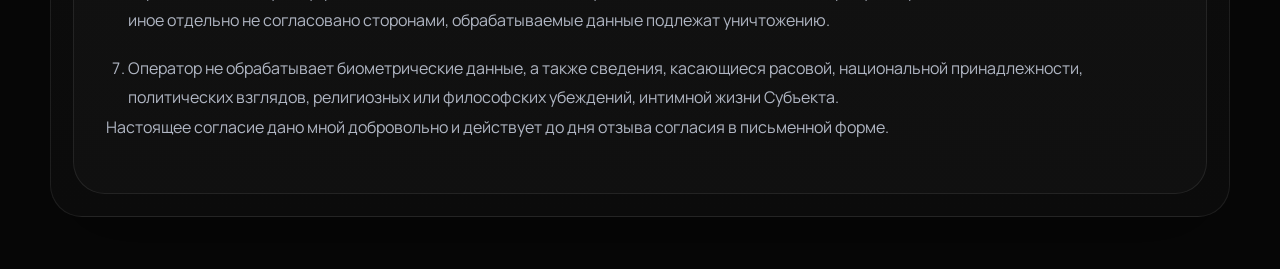
==== commit b7ec66e0: "delete как я работаю link on priveacy-police" ====
--- a/privacy-policy/index.html
+++ b/privacy-policy/index.html
@@ -28,6 +28,7 @@
             </div>
             <div class="site-nav__links">
               <a href="/">На главную</a>
+              <a href="/#cases">Кейсы</a>
               <a href="/#contact">Контакты</a>
             </div>
           </nav>
